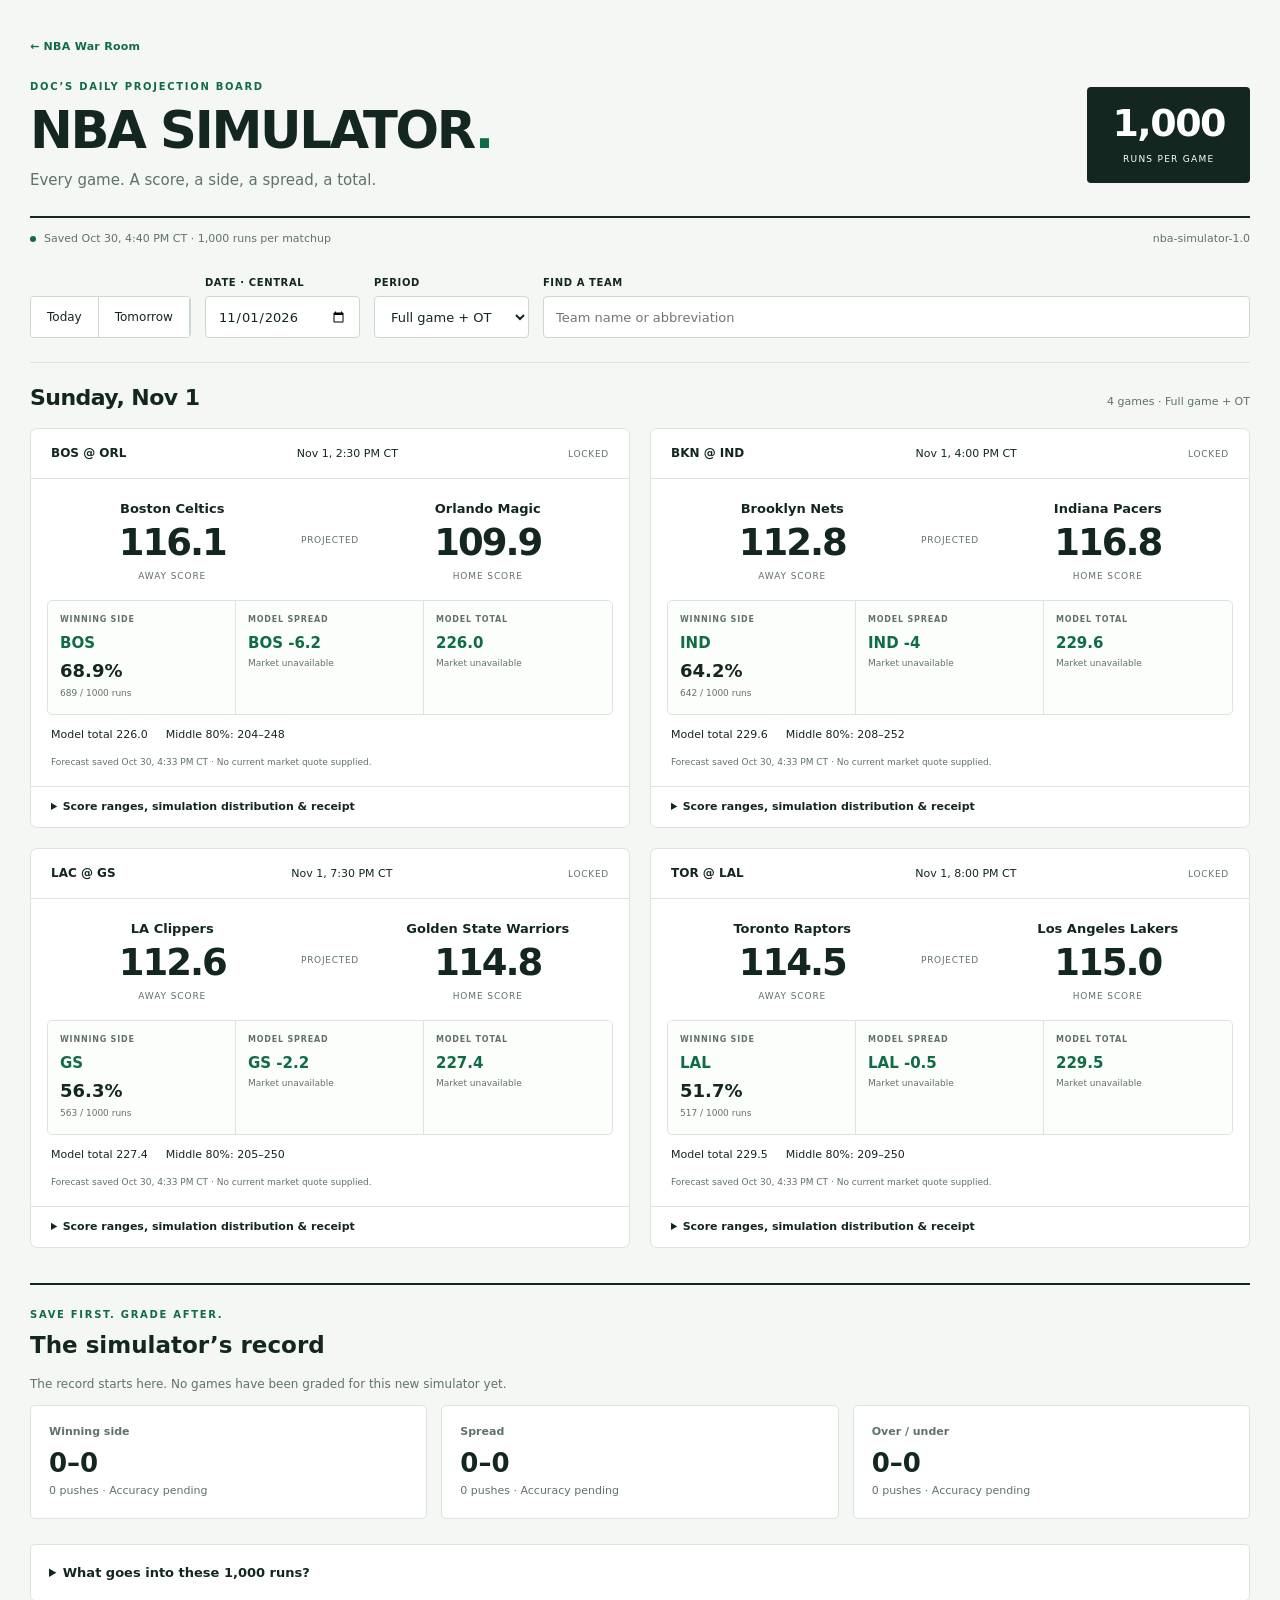
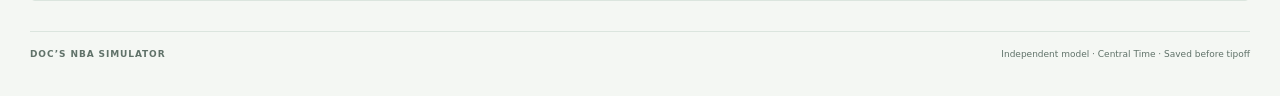
==== nba-simulator/index.html @ 0f78653e "Add separate 1000-run NBA Simulator page and homepage navigation" ====
<!doctype html>
<html lang="en">
<head>
<meta charset="utf-8"><meta name="viewport" content="width=device-width,initial-scale=1">
<meta name="description" content="Doc's independent NBA Simulator: 1,000 runs per matchup, all games, projected scores, sides, spreads and totals.">
<title>NBA Simulator · Doc's Daily Projections</title>
<link rel="stylesheet" href="style.css?v=1">
</head>
<body>
<main>
  <a class="room-link" href="../">← NBA War Room</a>
  <header class="masthead">
    <div><div class="eyebrow">DOC’S DAILY PROJECTION BOARD</div><h1>NBA SIMULATOR<span class="title-dot">.</span></h1><p>Every game. A score, a side, a spread, a total.</p></div>
    <div class="run-badge"><strong>1,000</strong><span>RUNS PER GAME</span></div>
  </header>
  <div class="status-row"><span class="status-light"></span><span id="status" role="status">Loading the saved projections…</span><span id="version"></span></div>
  <section class="toolbar" aria-label="Board controls">
    <div class="day-switch"><button id="today" type="button">Today</button><button id="tomorrow" type="button">Tomorrow</button></div>
    <label>Date · Central<input id="date" type="date"></label>
    <label>Period<select id="period"><option value="full">Full game + OT</option><option value="h1">First half</option><option value="q1">First quarter</option></select></label>
    <label class="search">Find a team<input type="search" id="search" placeholder="Team name or abbreviation"></label>
  </section>
  <div class="board-heading"><h2 id="boardTitle">Daily slate</h2><span id="gameCount"></span></div>
  <div id="board" class="board" aria-live="polite"></div>
  <section class="record-section"><div class="section-head"><div class="eyebrow">SAVE FIRST. GRADE AFTER.</div><h2>The simulator’s record</h2></div><p id="recordStatus"></p><div id="record"></div></section>
  <details class="method"><summary>What goes into these 1,000 runs?</summary><p id="method"></p><div id="evidence"></div><ul id="limitations"></ul><div id="issues" role="status"></div></details>
  <footer>DOC’S NBA SIMULATOR <span>Independent model · Central Time · Saved before tipoff</span></footer>
</main>
<script src="app.js?v=1"></script>
</body></html>
---- nba-simulator/style.css ----
:root{--ink:#132720;--muted:#607269;--green:#106c45;--line:#dbe5de;--paper:#f4f7f3;--soft:#eaf5ec}*{box-sizing:border-box}body{margin:0;background:var(--paper);color:var(--ink);font:15px/1.5 system-ui,-apple-system,BlinkMacSystemFont,"Segoe UI",sans-serif}main{max-width:1380px;margin:auto;padding:34px 30px}.masthead{display:flex;align-items:center;justify-content:space-between;gap:22px;padding:8px 0 24px;border-bottom:2px solid var(--ink)}.eyebrow{font-size:10px;font-weight:800;letter-spacing:.17em;color:var(--green)}h1{font-size:clamp(30px,4vw,53px);font-weight:850;letter-spacing:-.045em;line-height:1.05;margin:10px 0}.title-dot{color:var(--green)}.masthead p{margin:12px 0 0;color:var(--muted);font-size:15px}.run-badge{flex-shrink:0;background:var(--ink);color:white;padding:16px 25px;border-radius:4px;text-align:center}.run-badge strong{display:block;font-size:38px;letter-spacing:-.04em;line-height:1.1}.run-badge span{display:block;font-size:9px;letter-spacing:.14em;margin-top:8px}.status-row{display:flex;align-items:center;gap:8px;flex-wrap:wrap;font-size:11px;color:var(--muted);padding:13px 0}.status-light{height:6px;width:6px;border-radius:50%;background:var(--green)}#version{margin-left:auto}.toolbar{display:flex;align-items:end;gap:14px;flex-wrap:wrap;padding:15px 0 24px}.toolbar label{display:block;font-size:10px;font-weight:700;text-transform:uppercase;letter-spacing:.06em}.toolbar input,.toolbar select{display:block;margin-top:6px;border:1px solid #cbd9ce;background:white;color:var(--ink);border-radius:4px;padding:10px 12px;height:42px;font:13px system-ui;min-width:155px}.search{flex:1}.search input{width:100%;min-width:180px}.day-switch{display:flex;border:1px solid #cbd9ce;border-radius:4px;overflow:hidden;height:42px}.day-switch button{border:0;border-right:1px solid #cbd9ce;background:white;padding:0 16px;font-size:12px;color:var(--ink)}button{cursor:pointer;font:inherit}button:hover{background:var(--soft)}button:focus-visible,input:focus-visible,select:focus-visible,summary:focus-visible,a:focus-visible{outline:3px solid #57a678;outline-offset:2px}.day-switch button.active{background:var(--ink);color:white}.board-heading{display:flex;align-items:baseline;justify-content:space-between;gap:12px;border-top:1px solid var(--line);padding:18px 0 14px}.board-heading h2{margin:0;font-size:22px;letter-spacing:-.025em}#gameCount{color:var(--muted);font-size:11px}.board{display:grid;grid-template-columns:repeat(2,minmax(0,1fr));gap:20px}.game{background:white;border:1px solid var(--line);border-radius:7px;overflow:hidden}.game-top{display:flex;justify-content:space-between;gap:12px;align-items:baseline;padding:15px 20px;border-bottom:1px solid var(--line);font-size:11px}.game-top strong{font-size:12px}.game-state{font-size:9px;letter-spacing:.08em;color:var(--muted)}.scores{display:grid;grid-template-columns:1fr 65px 1fr;align-items:center;text-align:center;padding:20px 16px 16px}.team-name{font-weight:650;font-size:13px;min-height:22px}.team-score{font-size:37px;font-weight:800;letter-spacing:-.055em;line-height:1.2}.score-vs{font-size:9px;letter-spacing:.08em;color:var(--muted)}.score-label{font-size:9px;letter-spacing:.1em;text-transform:uppercase;color:var(--muted);margin-top:5px}.picks{display:grid;grid-template-columns:repeat(3,minmax(0,1fr));margin:0 16px;border:1px solid var(--line);border-radius:5px;background:#fcfefb}.pick{padding:13px 12px;border-right:1px solid var(--line)}.pick:last-child{border-right:0}.pick-label{font-size:8px;font-weight:800;letter-spacing:.1em;color:var(--muted)}.pick-direction{display:block;font-size:15px;font-weight:800;color:var(--green);margin:8px 0 5px;line-height:1.25;overflow-wrap:anywhere}.pick-percent{font-size:18px;font-weight:750}.pick-count{display:block;font-size:9px;color:var(--muted);margin-top:3px}.range-strip{margin:12px 20px 0;font-size:11px;display:flex;gap:18px;flex-wrap:wrap}.range-strip strong{font-weight:700}.market-source{font-size:9px;color:var(--muted);margin:12px 20px;line-height:1.7}.game details{border-top:1px solid var(--line);margin-top:15px;padding:12px 20px;font-size:11px}.game summary{cursor:pointer;font-weight:650}.table-scroll{overflow:auto}table{width:100%;border-collapse:collapse;font-size:11px;margin-top:12px}td,th{text-align:left;padding:10px 8px;border-bottom:1px solid var(--line);white-space:nowrap}th{font-size:9px;color:var(--muted);text-transform:uppercase;font-weight:650}.histogram{width:100%;height:auto;margin-top:15px}.chart-title{font-size:11px;font-weight:700;margin-top:15px}.chart-caption{font-size:10px;color:var(--muted)}a{color:var(--green)}.receipt-link{display:inline-block;margin-top:12px}.record-section{margin-top:35px;border-top:2px solid var(--ink);padding-top:22px}.record-section h2{font-size:23px;margin:6px 0}.record-section>p{font-size:12px;color:var(--muted)}.record-cards{display:grid;grid-template-columns:repeat(3,1fr);gap:14px}.record-card{padding:18px;border:1px solid var(--line);background:white;border-radius:5px}.record-card h3{margin:0;font-size:11px;color:var(--muted);font-weight:600}.record-big{font-size:26px;font-weight:750;margin-top:4px}.record-sub{font-size:11px;color:var(--muted)}.method{margin-top:25px;padding:18px;background:white;border:1px solid var(--line);border-radius:5px;font-size:12px;color:var(--muted)}.method summary{font-size:13px;font-weight:700;color:var(--ink);cursor:pointer}.method li{margin:8px 0}footer{display:flex;justify-content:space-between;gap:12px;margin-top:30px;padding-top:16px;border-top:1px solid var(--line);font-size:9px;font-weight:700;letter-spacing:.1em;color:var(--muted)}footer span{font-weight:400;letter-spacing:0}.empty{grid-column:1/-1;padding:40px;border:1px solid var(--line);background:white;text-align:center;color:var(--muted)}.grade{font-size:10px;color:var(--green);font-weight:700;margin:12px 20px}.not-saved{padding:25px}.period-note{font-size:10px;margin:12px 20px;color:var(--muted)}@media(max-width:900px){main{padding:22px 18px}.board{grid-template-columns:1fr}.masthead h1{font-size:38px}.toolbar{gap:10px}.toolbar input,.toolbar select{min-width:130px}.search{min-width:100%}}@media(max-width:460px){main{padding:18px 12px}.masthead{gap:12px;align-items:start}.masthead h1{font-size:29px}.masthead p{font-size:12px}.run-badge{padding:12px 14px}.run-badge strong{font-size:28px}.run-badge span{font-size:7px}.eyebrow{font-size:8px}.day-switch{width:100%}.day-switch button{flex:1}.toolbar label{flex:1}.toolbar input,.toolbar select{width:100%;min-width:0}.board-heading h2{font-size:18px}.game-top{padding:13px 14px}.scores{padding:17px 10px;grid-template-columns:1fr 38px 1fr}.team-name{font-size:11px}.team-score{font-size:32px}.picks{margin:0 10px}.pick{padding:12px 8px}.pick-direction{font-size:13px}.pick-percent{font-size:16px}.pick-count{font-size:8px}.pick-label{font-size:7px}.range-strip{margin:12px 14px 0;gap:9px;font-size:10px}.market-source{margin:12px 14px}.record-cards{gap:7px}.record-card{padding:13px 9px}.record-big{font-size:21px}footer{display:block}footer span{display:block;margin-top:7px}#version{display:none}}@media print{body{background:white;color:black}main{padding:0;max-width:none}.toolbar,button,.method,footer{display:none}.board{grid-template-columns:repeat(2,1fr);gap:12px}.game{break-inside:avoid}.game details{display:none}.pick-direction{color:black}.run-badge{background:white;color:black;border:1px solid black}.game-top,.market-source{font-size:9px}}
.room-link{display:inline-block;margin-bottom:15px;text-decoration:none;font-size:11px;font-weight:650;letter-spacing:.025em}@media print{.room-link{display:none}}
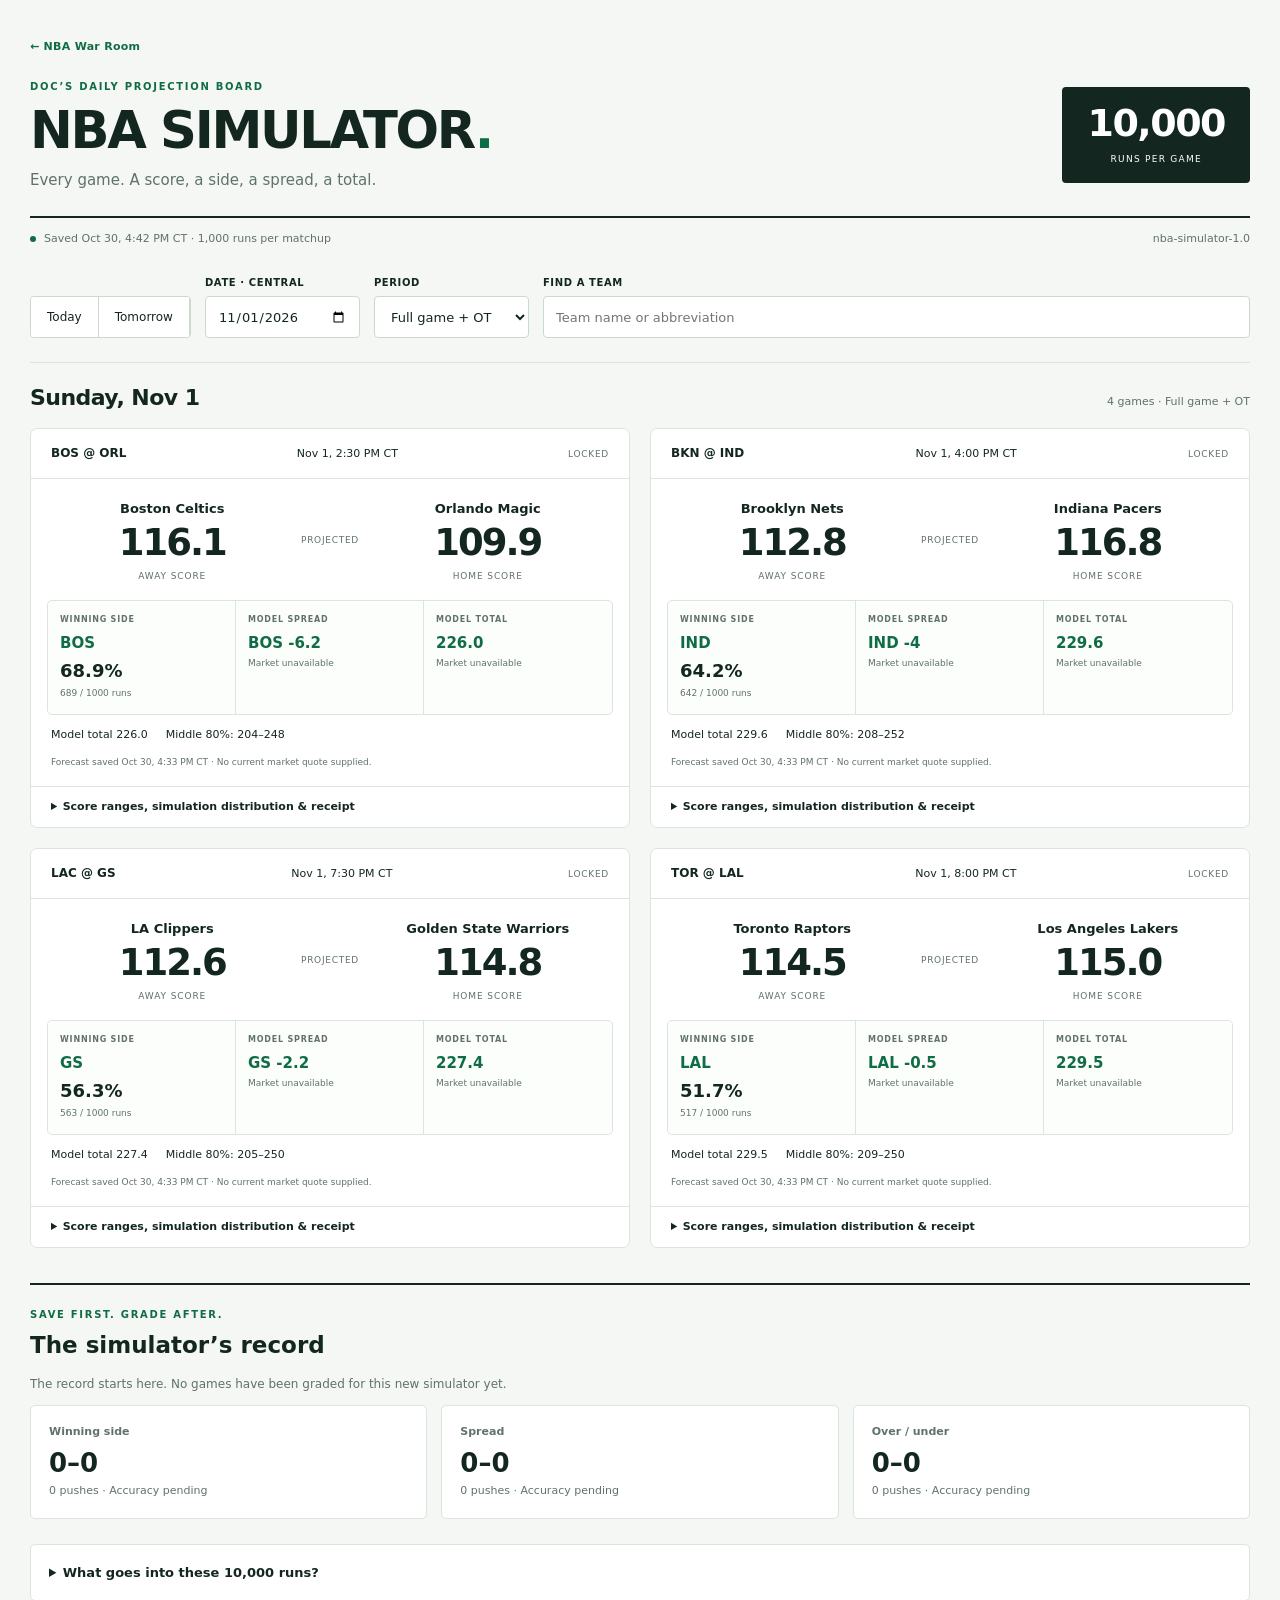
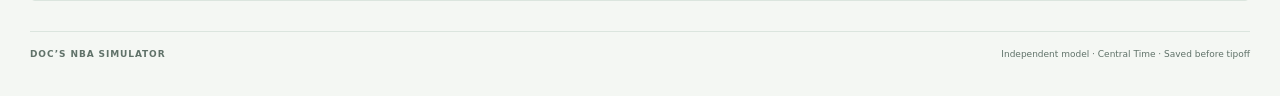
==== commit 6ec8763f: "Increase NBA Simulator to 10000 runs per game and update all labels" ====
--- a/nba-simulator/index.html
+++ b/nba-simulator/index.html
@@ -2,7 +2,7 @@
 <html lang="en">
 <head>
 <meta charset="utf-8"><meta name="viewport" content="width=device-width,initial-scale=1">
-<meta name="description" content="Doc's independent NBA Simulator: 1,000 runs per matchup, all games, projected scores, sides, spreads and totals.">
+<meta name="description" content="Doc's independent NBA Simulator: 10,000 runs per matchup, all games, projected scores, sides, spreads and totals.">
 <title>NBA Simulator · Doc's Daily Projections</title>
 <link rel="stylesheet" href="style.css?v=1">
 </head>
@@ -11,7 +11,7 @@
   <a class="room-link" href="../">← NBA War Room</a>
   <header class="masthead">
     <div><div class="eyebrow">DOC’S DAILY PROJECTION BOARD</div><h1>NBA SIMULATOR<span class="title-dot">.</span></h1><p>Every game. A score, a side, a spread, a total.</p></div>
-    <div class="run-badge"><strong>1,000</strong><span>RUNS PER GAME</span></div>
+    <div class="run-badge"><strong>10,000</strong><span>RUNS PER GAME</span></div>
   </header>
   <div class="status-row"><span class="status-light"></span><span id="status" role="status">Loading the saved projections…</span><span id="version"></span></div>
   <section class="toolbar" aria-label="Board controls">
@@ -23,7 +23,7 @@
   <div class="board-heading"><h2 id="boardTitle">Daily slate</h2><span id="gameCount"></span></div>
   <div id="board" class="board" aria-live="polite"></div>
   <section class="record-section"><div class="section-head"><div class="eyebrow">SAVE FIRST. GRADE AFTER.</div><h2>The simulator’s record</h2></div><p id="recordStatus"></p><div id="record"></div></section>
-  <details class="method"><summary>What goes into these 1,000 runs?</summary><p id="method"></p><div id="evidence"></div><ul id="limitations"></ul><div id="issues" role="status"></div></details>
+  <details class="method"><summary>What goes into these 10,000 runs?</summary><p id="method"></p><div id="evidence"></div><ul id="limitations"></ul><div id="issues" role="status"></div></details>
   <footer>DOC’S NBA SIMULATOR <span>Independent model · Central Time · Saved before tipoff</span></footer>
 </main>
 <script src="app.js?v=1"></script>
